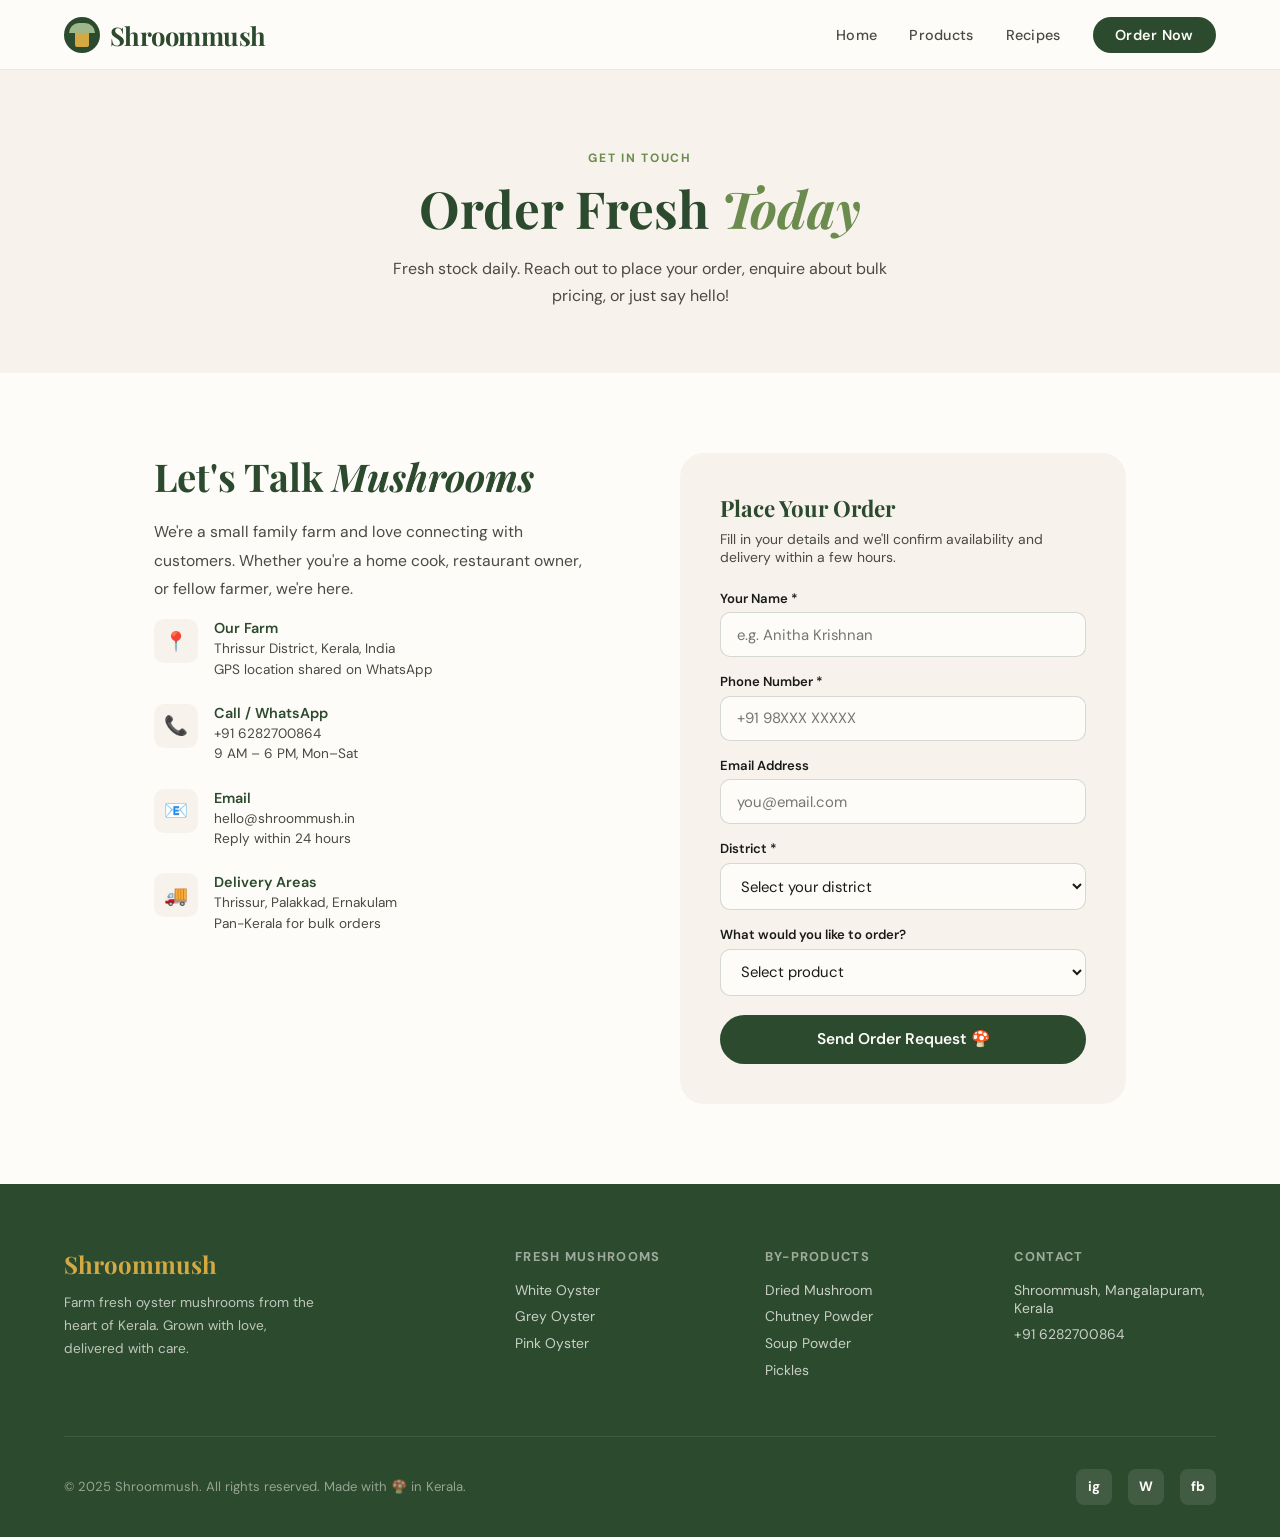
==== contact.html @ 9015e9f3 "Add files via upload" ====
<!DOCTYPE html>
<html lang="en">
<head>
<meta charset="UTF-8">
<meta name="viewport" content="width=device-width, initial-scale=1.0">
<title>Order Now — Shroommush</title>
<link rel="stylesheet" href="style.css">
</head>
<body>

<!-- NAV -->
<nav>
  <a class="nav-logo" href="index.html"><span></span>Shroommush</a>
  <ul class="nav-links">
    <li><a href="index.html">Home</a></li>
    <li><a href="products.html">Products</a></li>
    <li><a href="recipes.html">Recipes</a></li>
    <li><a href="contact.html" class="nav-cta">Order Now</a></li>
  </ul>
  <button class="hamburger" onclick="toggleMenu()"><span></span><span></span><span></span></button>
</nav>
<div class="mobile-menu" id="mobileMenu">
  <a href="index.html">Home</a>
  <a href="products.html">Products</a>
  <a href="recipes.html">Recipes</a>
  <a href="contact.html">Order Now</a>
</div>

<div class="page-hero">
  <span class="section-tag" style="display:block;margin-bottom:0.5rem">Get In Touch</span>
  <h1>Order Fresh <em style="font-style:italic;color:var(--moss)">Today</em></h1>
  <p>Fresh stock daily. Reach out to place your order, enquire about bulk pricing, or just say hello!</p>
</div>

<section class="contact-section">
  <div>
    <h2 class="section-h2">Let's Talk <em style="font-style:italic">Mushrooms</em></h2>
    <p class="body-text">We're a small family farm and love connecting with customers. Whether you're a home cook, restaurant owner, or fellow farmer, we're here.</p>
    <div class="contact-item"><div class="contact-icon">📍</div><div><h4>Our Farm</h4><p>Thrissur District, Kerala, India<br>GPS location shared on WhatsApp</p></div></div>
    <div class="contact-item"><div class="contact-icon">📞</div><div><h4>Call / WhatsApp</h4><p>+91 6282700864<br>9 AM – 6 PM, Mon–Sat</p></div></div>
    <div class="contact-item"><div class="contact-icon">📧</div><div><h4>Email</h4><p>hello@shroommush.in<br>Reply within 24 hours</p></div></div>
    <div class="contact-item"><div class="contact-icon">🚚</div><div><h4>Delivery Areas</h4><p>Thrissur, Palakkad, Ernakulam<br>Pan-Kerala for bulk orders</p></div></div>
  </div>
  <div class="contact-form-box">
    <h3>Place Your Order</h3>
    <p>Fill in your details and we'll confirm availability and delivery within a few hours.</p>
    <div id="orderSuccess" class="success-msg">✅ Order received! We'll WhatsApp you shortly.</div>
    <form id="orderForm" onsubmit="submitOrder(event)">
      <div class="form-group"><label>Your Name *</label><input type="text" placeholder="e.g. Anitha Krishnan" required></div>
      <div class="form-group"><label>Phone Number *</label><input type="tel" placeholder="+91 98XXX XXXXX" required></div>
      <div class="form-group"><label>Email Address</label><input type="email" placeholder="you@email.com"></div>
      <div class="form-group"><label>District *</label><select required><option value="">Select your district</option><option>Trivandrum</option><option>Kollam</option><option>Eranakulam</option><option>Trissur</option><option>Kozhikode</option><option>Other</option></select></div>
      <div class="form-group"><label>What would you like to order?</label><select><option value="">Select product</option><option>White Oyster Mushrooms</option><option>Grey Oyster Mushrooms</option><option>Pink Oyster Mushrooms</option><option>Dried Mushroom</option><option>Mushroom Chutney Powder</option><option>Mushroom Soup Powder</option><option>Mushroom Pickles</option><option>Bulk / Custom Order</option></select></div>
      <button type="submit" class="form-submit">Send Order Request 🍄</button>
    </form>
  </div>
</section>

<footer>
  <div class="footer-grid">
    <div class="footer-brand"><h3>Shroommush</h3><p>Farm fresh oyster mushrooms from the heart of Kerala. Grown with love, delivered with care.</p></div>
    <div class="footer-col"><h4>Fresh Mushrooms</h4><a href="products.html">White Oyster</a><a href="products.html">Grey Oyster</a><a href="products.html">Pink Oyster</a></div>
    <div class="footer-col"><h4>By-Products</h4><a href="products.html">Dried Mushroom</a><a href="products.html">Chutney Powder</a><a href="products.html">Soup Powder</a><a href="products.html">Pickles</a></div>
    <div class="footer-col"><h4>Contact</h4><a>Shroommush, Mangalapuram, Kerala</a><a>+91 6282700864</a></div>
  </div>
  <div class="footer-bottom">
    <p>© 2025 Shroommush. All rights reserved. Made with 🍄 in Kerala.</p>
    <div class="social-links"><a class="social-link">ig</a><a class="social-link">W</a><a class="social-link">fb</a></div>
  </div>
</footer>
<div class="toast" id="toast"></div>

<script>
function toggleMenu(){ document.getElementById('mobileMenu').classList.toggle('open'); }
function showToast(msg){ const t=document.getElementById('toast'); t.textContent=msg; t.classList.add('show'); setTimeout(()=>t.classList.remove('show'),3800); }
function submitOrder(e){
  e.preventDefault();
  document.getElementById('orderSuccess').classList.add('show');
  e.target.style.display='none';
  showToast("✅ Order submitted! We'll WhatsApp you soon.");
}
</script>
</body>
</html>
---- style.css ----
@import url('https://fonts.googleapis.com/css2?family=Playfair+Display:ital,wght@0,400;0,700;1,400&family=DM+Sans:wght@300;400;500;600&display=swap');
*, *::before, *::after { box-sizing: border-box; margin: 0; padding: 0; }
:root {
  --cream: #F7F3EC; --cream-dark: #EDE6D8;
  --forest: #2C4A2E; --forest-light: #3D6B40;
  --moss: #6B8C4E; --white: #FEFCF8;
  --ink: #1A1A18; --ink-light: #4A4A42;
  --gold: #D4A843; --spore: #9FB88A;
  --font-display: 'Playfair Display', Georgia, serif;
  --font-body: 'DM Sans', system-ui, sans-serif;
  --radius-lg: 16px;
  --shadow: 0 8px 40px rgba(44,74,46,0.1);
  --shadow-hover: 0 16px 60px rgba(44,74,46,0.18);
  --nav-h: 70px;
}
html { scroll-behavior: smooth; }
body { font-family: var(--font-body); background: var(--white); color: var(--ink); overflow-x: hidden; padding-top: var(--nav-h); }

/* DISCOUNT BANNER */
#discountBanner {
  display: none; position: fixed; top: var(--nav-h); left: 0; right: 0; z-index: 98;
  background: linear-gradient(135deg, #D4A843, #B8922E);
  color: #1A1A18; padding: 0.65rem 4vw;
  align-items: center; justify-content: center; gap: 12px; flex-wrap: wrap;
  animation: slideDown 0.4s cubic-bezier(0.34,1.56,0.64,1);
  box-shadow: 0 4px 20px rgba(212,168,67,0.35);
}
#discountBanner.show { display: flex; }
@keyframes slideDown { from { transform: translateY(-100%); opacity:0; } to { transform: translateY(0); opacity:1; } }
.banner-text { font-size: 0.88rem; font-weight: 600; text-align: center; }
.banner-code { background: rgba(0,0,0,0.18); border-radius: 5px; padding: 0.15rem 0.6rem; font-size: 0.82rem; font-weight: 800; letter-spacing: 0.1em; font-family: monospace; }
.banner-shop-btn { background: var(--forest); color: var(--white); border: none; border-radius: 20px; padding: 0.32rem 0.9rem; font-size: 0.8rem; font-weight: 700; cursor: pointer; font-family: var(--font-body); transition: background 0.2s; white-space: nowrap; text-decoration: none; display: inline-block; }
.banner-shop-btn:hover { background: var(--forest-light); }
.banner-close { background: rgba(0,0,0,0.18); border: none; border-radius: 50%; width: 24px; height: 24px; cursor: pointer; font-size: 0.8rem; color: #1A1A18; display: flex; align-items: center; justify-content: center; flex-shrink: 0; }
.banner-close:hover { background: rgba(0,0,0,0.28); }

/* NAV */
nav { position: fixed; top: 0; left: 0; right: 0; z-index: 100; height: var(--nav-h); background: rgba(254,252,248,0.94); backdrop-filter: blur(12px); border-bottom: 1px solid rgba(44,74,46,0.1); display: flex; align-items: center; justify-content: space-between; padding: 0 5vw; }
.nav-logo { font-family: var(--font-display); font-size: 1.6rem; font-weight: 700; color: var(--forest); text-decoration: none; letter-spacing: -0.02em; display: flex; align-items: center; gap: 10px; }
.nav-logo span { display: inline-block; width: 36px; height: 36px; background: var(--forest); border-radius: 50%; position: relative; overflow: hidden; flex-shrink: 0; }
.nav-logo span::before { content: ''; position: absolute; bottom: 6px; left: 50%; transform: translateX(-50%); width: 14px; height: 16px; background: var(--gold); border-radius: 2px; }
.nav-logo span::after { content: ''; position: absolute; bottom: 20px; left: 50%; transform: translateX(-50%); width: 26px; height: 10px; background: var(--spore); border-radius: 30px 30px 0 0; }
.nav-links { display: flex; gap: 2rem; list-style: none; align-items: center; }
.nav-links a { font-size: 0.9rem; font-weight: 500; color: var(--ink-light); text-decoration: none; letter-spacing: 0.02em; transition: color 0.2s; }
.nav-links a:hover, .nav-links a.active { color: var(--forest); }
.nav-cta { background: var(--forest) !important; color: var(--white) !important; padding: 0.55rem 1.4rem; border-radius: 40px; font-weight: 600 !important; }
.nav-cta:hover { background: var(--forest-light) !important; }
.hamburger { display: none; flex-direction: column; gap: 5px; cursor: pointer; padding: 4px; background: none; border: none; }
.hamburger span { display: block; width: 24px; height: 2px; background: var(--forest); border-radius: 2px; }
.mobile-menu { display: none; position: fixed; top: var(--nav-h); left: 0; right: 0; background: var(--white); border-bottom: 1px solid rgba(44,74,46,0.1); padding: 1.5rem 5vw 2rem; z-index: 99; flex-direction: column; gap: 1.2rem; }
.mobile-menu.open { display: flex; }
.mobile-menu a { font-size: 1.1rem; font-weight: 500; color: var(--ink); text-decoration: none; padding: 0.5rem 0; border-bottom: 1px solid rgba(44,74,46,0.08); }

/* HERO */
.hero { min-height: calc(100vh - var(--nav-h)); background: var(--cream); display: grid; grid-template-columns: 1fr 1fr; align-items: center; padding: 6rem 5vw 4rem; gap: 4rem; position: relative; overflow: hidden; }
.hero::before { content: ''; position: absolute; top: -100px; right: -100px; width: 500px; height: 500px; background: radial-gradient(circle, rgba(107,140,78,0.12) 0%, transparent 70%); border-radius: 50%; pointer-events: none; }
.hero-text { animation: fadeUp 0.8s ease both; }
.hero-eyebrow { display: inline-flex; align-items: center; gap: 8px; background: rgba(44,74,46,0.08); color: var(--forest); font-size: 0.78rem; font-weight: 600; letter-spacing: 0.12em; text-transform: uppercase; padding: 0.4rem 1rem; border-radius: 40px; margin-bottom: 1.5rem; }
.hero-eyebrow::before { content: ''; width: 6px; height: 6px; background: var(--gold); border-radius: 50%; }
.hero h1 { font-family: var(--font-display); font-size: clamp(2.8rem,5vw,4.2rem); line-height: 1.1; color: var(--forest); margin-bottom: 1.2rem; letter-spacing: -0.02em; }
.hero h1 em { color: var(--moss); font-style: italic; }
.hero p { font-size: 1.05rem; color: var(--ink-light); line-height: 1.75; max-width: 420px; margin-bottom: 2rem; }
.hero-btns { display: flex; gap: 1rem; flex-wrap: wrap; }
.btn-primary { background: var(--forest); color: var(--white); padding: 0.85rem 2rem; border-radius: 40px; font-size: 0.95rem; font-weight: 600; border: none; cursor: pointer; transition: background 0.2s, transform 0.15s; display: inline-block; text-decoration: none; font-family: var(--font-body); }
.btn-primary:hover { background: var(--forest-light); transform: translateY(-2px); }
.btn-outline { background: transparent; color: var(--forest); padding: 0.85rem 2rem; border-radius: 40px; border: 1.5px solid var(--forest); font-size: 0.95rem; font-weight: 600; cursor: pointer; transition: all 0.2s; display: inline-block; text-decoration: none; font-family: var(--font-body); }
.btn-outline:hover { background: var(--forest); color: var(--white); }
.hero-visual { display: flex; align-items: center; justify-content: center; animation: fadeUp 0.8s 0.2s ease both; }
.mushroom-showcase { width: min(420px,90%); aspect-ratio: 1; background: var(--forest); border-radius: 50% 50% 50% 50% / 60% 60% 40% 40%; position: relative; display: flex; align-items: center; justify-content: center; overflow: hidden; }
.mushroom-showcase::before { content: ''; position: absolute; inset: 0; background: linear-gradient(135deg,rgba(107,140,78,0.3) 0%,transparent 60%); }
.mushroom-art { width: 75%; height: 75%; }
.hero-badge { position: absolute; bottom: -20px; right: 20px; background: var(--gold); color: var(--forest); border-radius: var(--radius-lg); padding: 0.8rem 1.2rem; font-size: 0.78rem; font-weight: 700; text-align: center; box-shadow: var(--shadow); }

/* STATS */
.stats-bar { background: var(--forest); padding: 2.5rem 5vw; display: grid; grid-template-columns: repeat(auto-fit,minmax(150px,1fr)); gap: 2rem; text-align: center; }
.stat-item { color: var(--white); }
.stat-num { font-family: var(--font-display); font-size: 2.2rem; font-weight: 700; color: var(--gold); display: block; }
.stat-label { font-size: 0.82rem; font-weight: 500; opacity: 0.75; letter-spacing: 0.06em; text-transform: uppercase; }

/* ABOUT */
.about-strip { padding: 5rem 5vw; background: var(--white); display: grid; grid-template-columns: 1fr 1fr; gap: 5rem; align-items: center; }
.section-tag { font-size: 0.75rem; font-weight: 700; letter-spacing: 0.14em; text-transform: uppercase; color: var(--moss); margin-bottom: 0.8rem; display: block; }
.section-h2 { font-family: var(--font-display); font-size: clamp(1.8rem,3vw,2.6rem); line-height: 1.2; color: var(--forest); margin-bottom: 1.2rem; }
.body-text { color: var(--ink-light); line-height: 1.8; font-size: 0.98rem; margin-bottom: 1rem; }
.features-grid { display: grid; grid-template-columns: 1fr 1fr; gap: 1.2rem; margin-top: 1.5rem; }
.feature-card { background: var(--cream); border-radius: var(--radius-lg); padding: 1.2rem; }
.feature-icon { width: 40px; height: 40px; background: var(--forest); border-radius: 10px; display: flex; align-items: center; justify-content: center; margin-bottom: 0.7rem; }
.feature-card h4 { font-weight: 600; font-size: 0.9rem; color: var(--forest); margin-bottom: 0.3rem; }
.feature-card p { font-size: 0.82rem; color: var(--ink-light); line-height: 1.5; }
.mosaic { display: grid; grid-template-columns: 1fr 1fr; grid-template-rows: 200px 200px; gap: 12px; }
.mosaic-block { border-radius: var(--radius-lg); overflow: hidden; }
.mosaic-block:first-child { grid-row: 1/3; background: var(--forest); display: flex; align-items: center; justify-content: center; }
.mosaic-block:nth-child(2) { background: var(--cream-dark); display: flex; align-items: center; justify-content: center; flex-direction: column; gap: 6px; }
.mosaic-block:nth-child(3) { background: var(--moss); display: flex; align-items: center; justify-content: center; flex-direction: column; gap: 6px; }

/* PAGE HERO */
.page-hero { background: var(--cream); padding: 5rem 5vw 4rem; text-align: center; }
.page-hero h1 { font-family: var(--font-display); font-size: clamp(2.2rem,4vw,3.5rem); color: var(--forest); margin-bottom: 0.8rem; }
.page-hero p { color: var(--ink-light); max-width: 540px; margin: 0 auto; font-size: 1rem; line-height: 1.7; }

/* PRODUCTS */
.products-section { padding: 4rem 5vw 5rem; background: var(--white); }
.products-filter { display: flex; gap: 0.7rem; flex-wrap: wrap; margin-bottom: 2.5rem; justify-content: center; }
.filter-btn { background: transparent; border: 1.5px solid var(--cream-dark); color: var(--ink-light); padding: 0.5rem 1.3rem; border-radius: 40px; font-size: 0.85rem; font-weight: 500; cursor: pointer; transition: all 0.2s; font-family: var(--font-body); }
.filter-btn.active, .filter-btn:hover { background: var(--forest); border-color: var(--forest); color: var(--white); }
.products-grid { display: grid; grid-template-columns: repeat(auto-fill,minmax(255px,1fr)); gap: 1.8rem; }
.product-card { background: var(--white); border-radius: var(--radius-lg); border: 1px solid rgba(44,74,46,0.1); overflow: hidden; transition: transform 0.25s, box-shadow 0.25s; }
.product-card:hover { transform: translateY(-6px); box-shadow: var(--shadow-hover); }
.product-img { height: 185px; display: flex; align-items: center; justify-content: center; position: relative; overflow: hidden; }
.product-badge { position: absolute; top: 12px; left: 12px; background: var(--gold); color: var(--forest); font-size: 0.7rem; font-weight: 700; padding: 0.25rem 0.7rem; border-radius: 40px; text-transform: uppercase; letter-spacing: 0.05em; }
.product-info { padding: 1.3rem; }
.product-name { font-family: var(--font-display); font-size: 1.12rem; font-weight: 700; color: var(--forest); margin-bottom: 0.35rem; }
.product-desc { font-size: 0.83rem; color: var(--ink-light); line-height: 1.6; margin-bottom: 0.6rem; }
.product-weight { font-size: 0.76rem; color: var(--moss); font-weight: 600; margin-bottom: 0.9rem; }
.product-footer { display: flex; align-items: center; justify-content: space-between; gap: 8px; }
.product-price { font-size: 1.05rem; font-weight: 700; color: var(--forest); }
.product-price span { font-size: 0.76rem; font-weight: 400; color: var(--ink-light); }

/* WhatsApp Buy Button */
.buy-btn {
  background: #25D366; color: #fff;
  border: none; border-radius: 40px; padding: 0.52rem 1.1rem;
  font-size: 0.83rem; font-weight: 700; cursor: pointer;
  transition: background 0.2s, transform 0.15s; font-family: var(--font-body);
  display: inline-flex; align-items: center; gap: 5px; text-decoration: none;
  white-space: nowrap;
}
.buy-btn:hover { background: #1DA855; transform: translateY(-1px); }
.buy-btn svg { width: 15px; height: 15px; flex-shrink: 0; fill: #fff; }

/* RECIPES */
.recipes-grid { display: grid; grid-template-columns: repeat(auto-fill,minmax(300px,1fr)); gap: 2rem; padding: 4rem 5vw; }
.recipe-card { background: var(--white); border-radius: var(--radius-lg); border: 1px solid rgba(44,74,46,0.1); overflow: hidden; transition: transform 0.25s, box-shadow 0.25s; }
.recipe-card:hover { transform: translateY(-5px); box-shadow: var(--shadow-hover); }
.recipe-img { height: 190px; display: flex; align-items: center; justify-content: center; font-size: 3.5rem; position: relative; }
.recipe-meta-tags { position: absolute; bottom: 12px; left: 12px; display: flex; gap: 6px; }
.tag { background: rgba(254,252,248,0.9); color: var(--forest); font-size: 0.7rem; font-weight: 600; padding: 0.2rem 0.6rem; border-radius: 40px; }
.recipe-info { padding: 1.3rem; }
.recipe-name { font-family: var(--font-display); font-size: 1.12rem; font-weight: 700; color: var(--forest); margin-bottom: 0.35rem; }
.recipe-desc { font-size: 0.84rem; color: var(--ink-light); line-height: 1.6; margin-bottom: 0.9rem; }
.recipe-stats { display: flex; gap: 1rem; margin-bottom: 1.1rem; }
.recipe-stat { font-size: 0.77rem; color: var(--ink-light); }
.recipe-stat strong { color: var(--forest); }
.view-recipe-btn { width: 100%; background: var(--cream); color: var(--forest); border: 1.5px solid rgba(44,74,46,0.2); border-radius: 40px; padding: 0.68rem; font-size: 0.88rem; font-weight: 600; cursor: pointer; transition: all 0.2s; font-family: var(--font-body); }
.view-recipe-btn:hover { background: var(--forest); color: var(--white); border-color: var(--forest); }

/* MODAL */
.modal-overlay { display: none; position: fixed; inset: 0; z-index: 200; background: rgba(26,26,24,0.65); backdrop-filter: blur(4px); align-items: center; justify-content: center; padding: 1rem; }
.modal-overlay.open { display: flex; }
.modal-box { background: var(--white); border-radius: 24px; width: 100%; max-width: 490px; max-height: 90vh; overflow-y: auto; padding: 2.5rem; position: relative; animation: modalIn 0.3s ease; }
@keyframes modalIn { from { transform: scale(0.94) translateY(20px); opacity:0; } to { transform: scale(1) translateY(0); opacity:1; } }
.modal-close { position: absolute; top: 1.2rem; right: 1.2rem; background: var(--cream); border: none; width: 33px; height: 33px; border-radius: 50%; cursor: pointer; font-size: 0.95rem; display: flex; align-items: center; justify-content: center; color: var(--ink); }
.modal-close:hover { background: var(--cream-dark); }
.recipe-full-content h4 { font-family: var(--font-display); font-size: 1.05rem; color: var(--forest); margin-bottom: 0.7rem; }
.recipe-full-content ul, .recipe-full-content ol { padding-left: 1.4rem; color: var(--ink-light); font-size: 0.87rem; line-height: 1.85; margin-bottom: 1.2rem; }
.tip-box { background: var(--cream); border-radius: 12px; padding: 1rem; margin-top: 0.5rem; }
.tip-box strong { color: var(--forest); font-size: 0.84rem; }
.tip-box p { font-size: 0.82rem; color: var(--ink-light); margin-top: 0.3rem; line-height: 1.6; }

/* CONTACT */
.contact-section { padding: 5rem 5vw; display: grid; grid-template-columns: 1fr 1fr; gap: 5rem; align-items: start; max-width: 1100px; margin: 0 auto; }
.contact-item { display: flex; gap: 1rem; align-items: flex-start; margin-bottom: 1.5rem; }
.contact-icon { width: 44px; height: 44px; background: var(--cream); border-radius: 10px; display: flex; align-items: center; justify-content: center; font-size: 1.2rem; flex-shrink: 0; }
.contact-item h4 { font-weight: 600; font-size: 0.9rem; color: var(--forest); }
.contact-item p { font-size: 0.85rem; color: var(--ink-light); line-height: 1.5; margin-top: 2px; }
.contact-form-box { background: var(--cream); border-radius: 24px; padding: 2.5rem; }
.contact-form-box h3 { font-family: var(--font-display); font-size: 1.4rem; color: var(--forest); margin-bottom: 0.4rem; }
.contact-form-box > p { font-size: 0.87rem; color: var(--ink-light); margin-bottom: 1.5rem; }
.form-group { margin-bottom: 1rem; }
.form-group label { display: block; font-size: 0.82rem; font-weight: 600; color: var(--ink); margin-bottom: 0.35rem; }
.form-group input { width: 100%; padding: 0.72rem 1rem; border: 1.5px solid rgba(44,74,46,0.2); border-radius: 10px; font-size: 0.93rem; font-family: var(--font-body); color: var(--ink); background: var(--white); transition: border-color 0.2s; outline: none; }
.form-group input:focus { border-color: var(--forest); }
.form-group select { width: 100%; padding: 0.72rem 1rem; border: 1.5px solid rgba(44,74,46,0.2); border-radius: 10px; font-size: 0.93rem; font-family: var(--font-body); color: var(--ink); background: var(--white); outline: none; }
.form-submit { width: 100%; background: var(--forest); color: var(--white); border: none; border-radius: 40px; padding: 0.9rem; font-size: 0.97rem; font-weight: 600; cursor: pointer; transition: background 0.2s; font-family: var(--font-body); margin-top: 0.2rem; }
.form-submit:hover { background: var(--forest-light); }
.success-msg { display: none; text-align: center; padding: 0.8rem 1rem; background: rgba(107,140,78,0.12); border-radius: 10px; color: var(--forest); font-weight: 600; margin-bottom: 1rem; font-size: 0.88rem; line-height: 1.5; }
.success-msg.show { display: block; }

/* FOOTER */
footer { background: var(--forest); color: var(--white); padding: 4rem 5vw 2rem; }
.footer-grid { display: grid; grid-template-columns: 2fr 1fr 1fr 1fr; gap: 3rem; margin-bottom: 3rem; }
.footer-brand h3 { font-family: var(--font-display); font-size: 1.5rem; color: var(--gold); margin-bottom: 0.7rem; }
.footer-brand p { font-size: 0.85rem; opacity: 0.7; line-height: 1.7; max-width: 260px; }
.footer-col h4 { font-size: 0.8rem; font-weight: 700; letter-spacing: 0.1em; text-transform: uppercase; opacity: 0.55; margin-bottom: 1rem; }
.footer-col a { display: block; font-size: 0.87rem; opacity: 0.75; color: var(--white); text-decoration: none; margin-bottom: 0.55rem; transition: opacity 0.2s; }
.footer-col a:hover { opacity: 1; }
.footer-bottom { border-top: 1px solid rgba(255,255,255,0.1); padding-top: 2rem; display: flex; justify-content: space-between; align-items: center; flex-wrap: wrap; gap: 1rem; }
.footer-bottom p { font-size: 0.82rem; opacity: 0.5; }
.social-links { display: flex; gap: 1rem; }
.social-link { width: 36px; height: 36px; background: rgba(255,255,255,0.1); border-radius: 8px; display: flex; align-items: center; justify-content: center; color: var(--white); font-size: 0.85rem; cursor: pointer; transition: background 0.2s; text-decoration: none; font-weight: 700; }
.social-link:hover { background: rgba(255,255,255,0.2); }

/* TOAST */
.toast { position: fixed; bottom: 2rem; right: 2rem; z-index: 300; background: var(--forest); color: var(--white); padding: 1rem 1.5rem; border-radius: 12px; font-size: 0.88rem; font-weight: 500; box-shadow: var(--shadow); transform: translateY(120px); opacity: 0; transition: all 0.4s cubic-bezier(0.34,1.56,0.64,1); max-width: 310px; pointer-events: none; }
.toast.show { transform: translateY(0); opacity: 1; }
@keyframes spin { to { transform: rotate(360deg); } }
@keyframes fadeUp { from { opacity:0; transform: translateY(30px); } to { opacity:1; transform: translateY(0); } }

.pc-white { background: linear-gradient(135deg,#EEEEED,#D2D2CE); }
.pc-grey { background: linear-gradient(135deg,#D5D8DE,#ACAEB8); }
.pc-pink { background: linear-gradient(135deg,#EDD8E5,#D4A8C5); }
.pc-dried { background: linear-gradient(135deg,#ECE0C5,#CCAA78); }
.pc-chutney { background: linear-gradient(135deg,#E8DEC8,#C5A868); }
.pc-soup { background: linear-gradient(135deg,#D8E5EC,#A0C0CC); }
.pc-pickle { background: linear-gradient(135deg,#EDD5C0,#C8956A); }
.rc1 { background: linear-gradient(135deg,#2C4A2E,#3D6B40); }
.rc2 { background: linear-gradient(135deg,#4A3A2C,#6B5540); }
.rc3 { background: linear-gradient(135deg,#2C3A4A,#40556A); }
.rc4 { background: linear-gradient(135deg,#3A2C4A,#554060); }
.rc5 { background: linear-gradient(135deg,#4A4A2C,#646440); }
.rc6 { background: linear-gradient(135deg,#2C4A44,#406B64); }

@media (max-width: 768px) {
  .nav-links { display: none; }
  .hamburger { display: flex; }
  .hero { grid-template-columns: 1fr; padding: 3rem 5vw 4rem; text-align: center; }
  .hero-visual { order: -1; }
  .hero p { margin: 0 auto 2rem; }
  .hero-btns { justify-content: center; }
  .mushroom-showcase { width: 240px; }
  .about-strip { grid-template-columns: 1fr; gap: 2.5rem; }
  .mosaic { display: none; }
  .contact-section { grid-template-columns: 1fr; gap: 2rem; }
  .footer-grid { grid-template-columns: 1fr 1fr; gap: 2rem; }
  .footer-brand { grid-column: 1/-1; }
}
@media (max-width: 480px) {
  .footer-grid { grid-template-columns: 1fr; }
  .features-grid { grid-template-columns: 1fr; }
  .hero-btns { flex-direction: column; align-items: center; }
  .modal-box { padding: 1.8rem; }
}
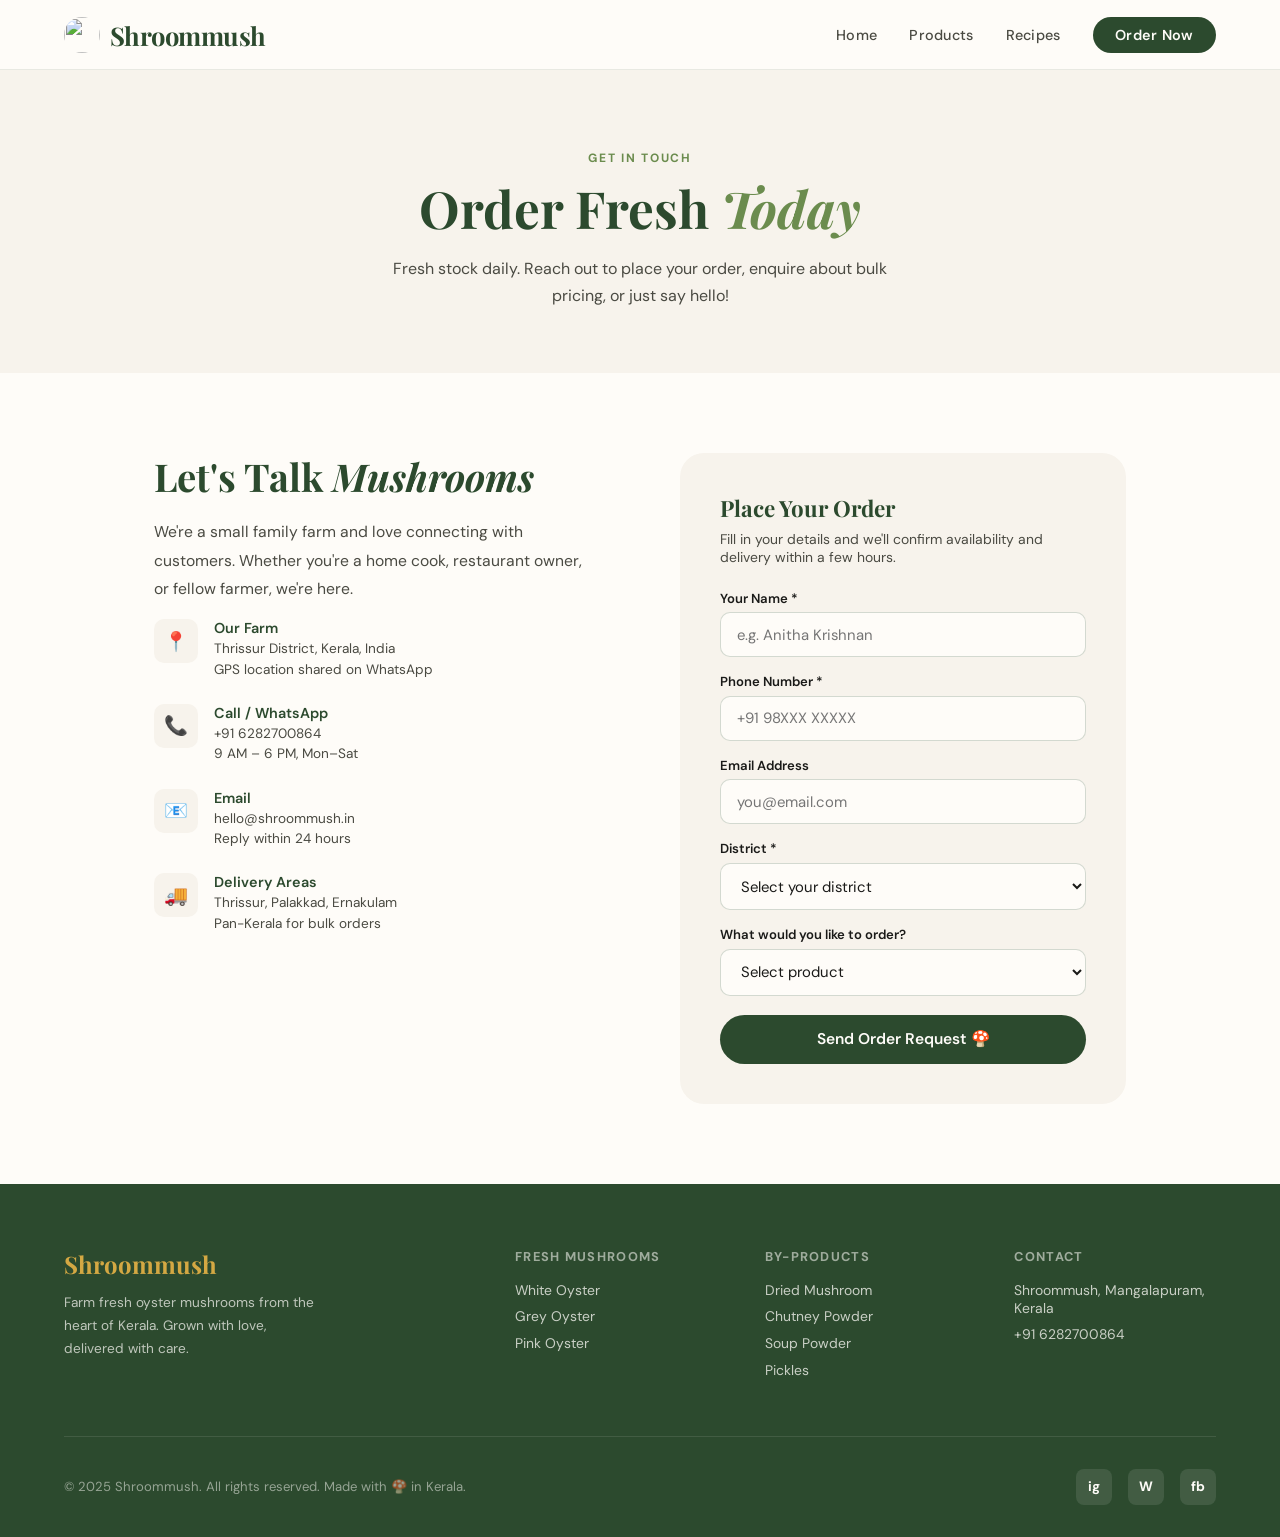
==== commit ab2ccb12: "Add files via upload" ====
--- a/contact.html
+++ b/contact.html
@@ -10,7 +10,7 @@
 
 <!-- NAV -->
 <nav>
-  <a class="nav-logo" href="index.html"><span></span>Shroommush</a>
+  <a class="nav-logo" href="index.html"><img src="img/logo.png" alt="" class="nav-logo-img">Shroommush</a>
   <ul class="nav-links">
     <li><a href="index.html">Home</a></li>
     <li><a href="products.html">Products</a></li>
--- a/style.css
+++ b/style.css
@@ -40,6 +40,7 @@
 .nav-logo span { display: inline-block; width: 36px; height: 36px; background: var(--forest); border-radius: 50%; position: relative; overflow: hidden; flex-shrink: 0; }
 .nav-logo span::before { content: ''; position: absolute; bottom: 6px; left: 50%; transform: translateX(-50%); width: 14px; height: 16px; background: var(--gold); border-radius: 2px; }
 .nav-logo span::after { content: ''; position: absolute; bottom: 20px; left: 50%; transform: translateX(-50%); width: 26px; height: 10px; background: var(--spore); border-radius: 30px 30px 0 0; }
+.nav-logo-img { width: 36px; height: 36px; border-radius: 50%; object-fit: cover; flex-shrink: 0; display: block; }
 .nav-links { display: flex; gap: 2rem; list-style: none; align-items: center; }
 .nav-links a { font-size: 0.9rem; font-weight: 500; color: var(--ink-light); text-decoration: none; letter-spacing: 0.02em; transition: color 0.2s; }
 .nav-links a:hover, .nav-links a.active { color: var(--forest); }
@@ -107,6 +108,7 @@
 .product-card { background: var(--white); border-radius: var(--radius-lg); border: 1px solid rgba(44,74,46,0.1); overflow: hidden; transition: transform 0.25s, box-shadow 0.25s; }
 .product-card:hover { transform: translateY(-6px); box-shadow: var(--shadow-hover); }
 .product-img { height: 185px; display: flex; align-items: center; justify-content: center; position: relative; overflow: hidden; }
+.product-img img { width: 100%; height: 100%; object-fit: cover; display: block; }
 .product-badge { position: absolute; top: 12px; left: 12px; background: var(--gold); color: var(--forest); font-size: 0.7rem; font-weight: 700; padding: 0.25rem 0.7rem; border-radius: 40px; text-transform: uppercase; letter-spacing: 0.05em; }
 .product-info { padding: 1.3rem; }
 .product-name { font-family: var(--font-display); font-size: 1.12rem; font-weight: 700; color: var(--forest); margin-bottom: 0.35rem; }
@@ -156,6 +158,8 @@
 .tip-box { background: var(--cream); border-radius: 12px; padding: 1rem; margin-top: 0.5rem; }
 .tip-box strong { color: var(--forest); font-size: 0.84rem; }
 .tip-box p { font-size: 0.82rem; color: var(--ink-light); margin-top: 0.3rem; line-height: 1.6; }
+.modal-video { margin-bottom: 1.5rem; border-radius: 12px; overflow: hidden; background: #000; aspect-ratio: 16/9; }
+.modal-video iframe { width: 100%; height: 100%; display: block; border: none; }
 
 /* CONTACT */
 .contact-section { padding: 5rem 5vw; display: grid; grid-template-columns: 1fr 1fr; gap: 5rem; align-items: start; max-width: 1100px; margin: 0 auto; }
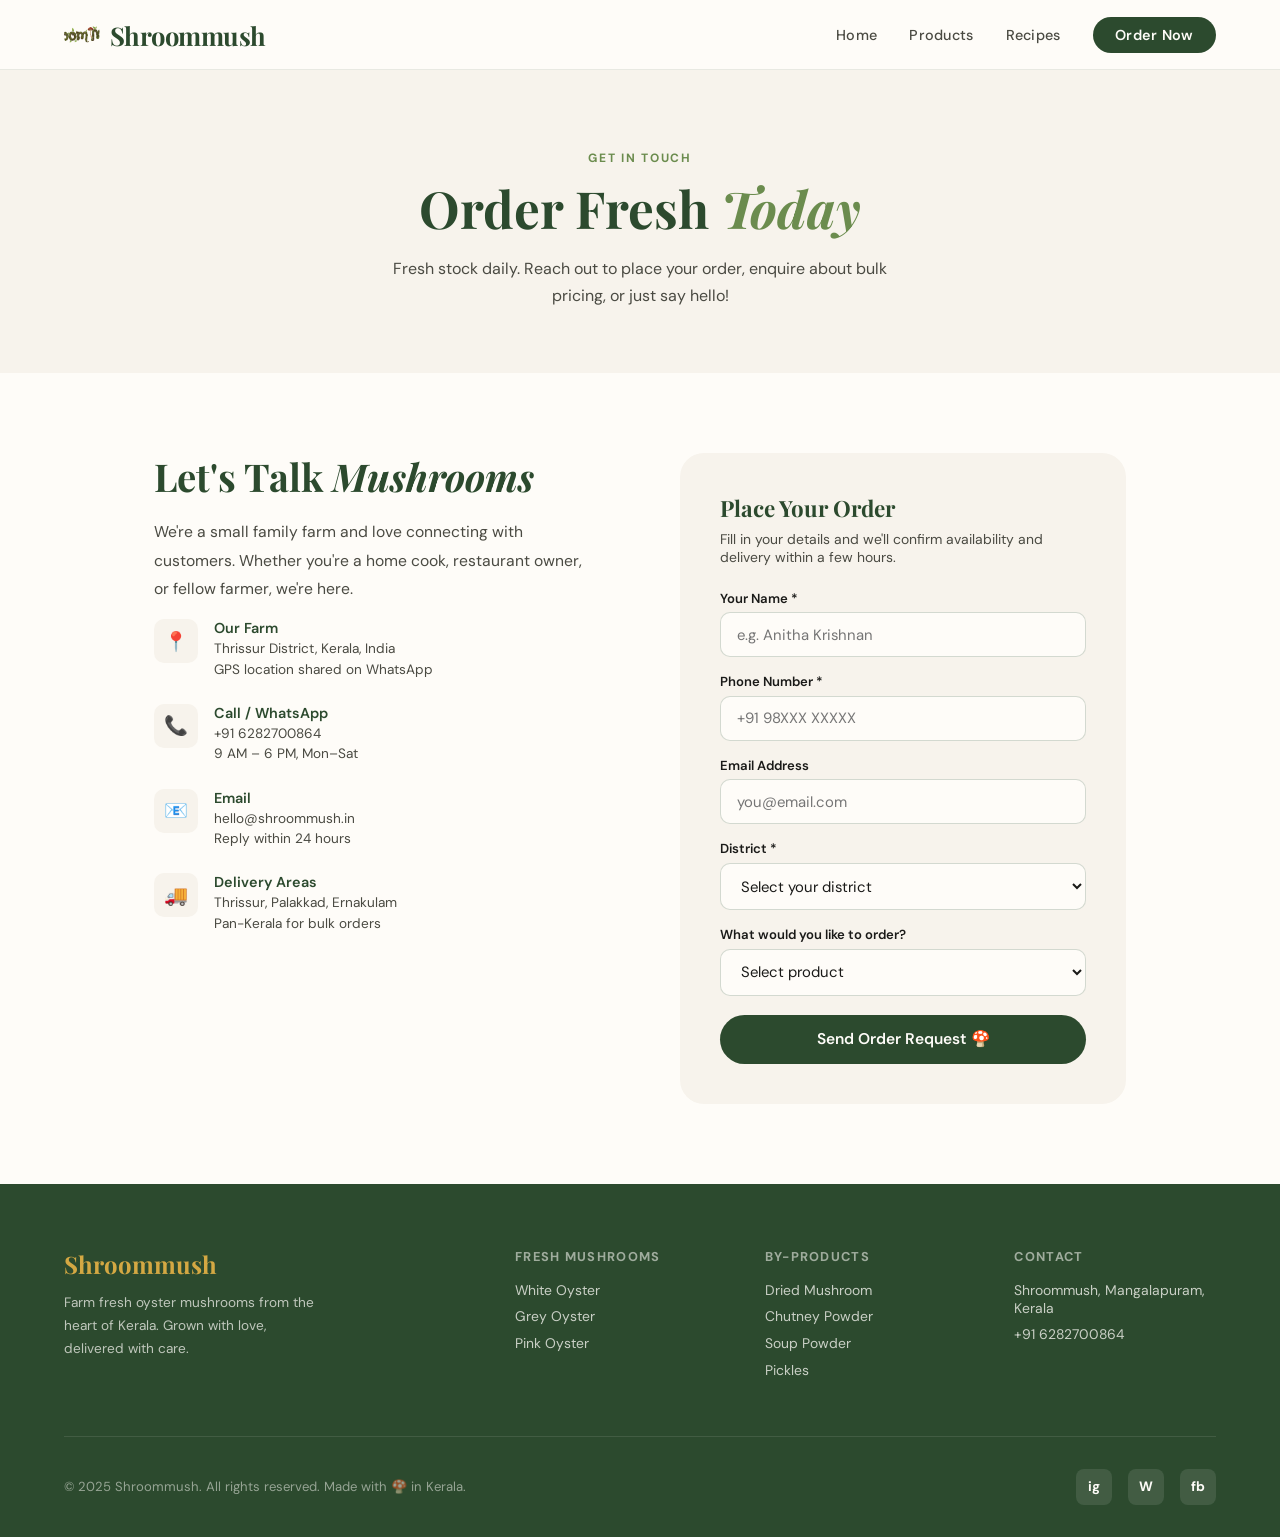
==== commit 0dcd0bae: "Update logo image source in contact.html" ====
--- a/contact.html
+++ b/contact.html
@@ -10,7 +10,7 @@
 
 <!-- NAV -->
 <nav>
-  <a class="nav-logo" href="index.html"><img src="img/logo.png" alt="" class="nav-logo-img">Shroommush</a>
+  <a class="nav-logo" href="index.html"><img src="logo.png" alt="" class="nav-logo-img">Shroommush</a>
   <ul class="nav-links">
     <li><a href="index.html">Home</a></li>
     <li><a href="products.html">Products</a></li>
--- a/style.css
+++ b/style.css
@@ -67,10 +67,9 @@
 .btn-outline { background: transparent; color: var(--forest); padding: 0.85rem 2rem; border-radius: 40px; border: 1.5px solid var(--forest); font-size: 0.95rem; font-weight: 600; cursor: pointer; transition: all 0.2s; display: inline-block; text-decoration: none; font-family: var(--font-body); }
 .btn-outline:hover { background: var(--forest); color: var(--white); }
 .hero-visual { display: flex; align-items: center; justify-content: center; animation: fadeUp 0.8s 0.2s ease both; }
-.mushroom-showcase { width: min(420px,90%); aspect-ratio: 1; background: var(--forest); border-radius: 50% 50% 50% 50% / 60% 60% 40% 40%; position: relative; display: flex; align-items: center; justify-content: center; overflow: hidden; }
-.mushroom-showcase::before { content: ''; position: absolute; inset: 0; background: linear-gradient(135deg,rgba(107,140,78,0.3) 0%,transparent 60%); }
-.mushroom-art { width: 75%; height: 75%; }
-.hero-badge { position: absolute; bottom: -20px; right: 20px; background: var(--gold); color: var(--forest); border-radius: var(--radius-lg); padding: 0.8rem 1.2rem; font-size: 0.78rem; font-weight: 700; text-align: center; box-shadow: var(--shadow); }
+.hero-img-wrap { width: min(480px,90%); position: relative; }
+.hero-img { width: 100%; aspect-ratio: 4/3; object-fit: cover; border-radius: 24px; display: block; box-shadow: var(--shadow-hover); }
+.hero-badge { position: absolute; bottom: -16px; right: 16px; background: var(--gold); color: var(--forest); border-radius: var(--radius-lg); padding: 0.8rem 1.2rem; font-size: 0.78rem; font-weight: 700; text-align: center; box-shadow: var(--shadow); }
 
 /* STATS */
 .stats-bar { background: var(--forest); padding: 2.5rem 5vw; display: grid; grid-template-columns: repeat(auto-fit,minmax(150px,1fr)); gap: 2rem; text-align: center; }
@@ -134,7 +133,8 @@
 .recipes-grid { display: grid; grid-template-columns: repeat(auto-fill,minmax(300px,1fr)); gap: 2rem; padding: 4rem 5vw; }
 .recipe-card { background: var(--white); border-radius: var(--radius-lg); border: 1px solid rgba(44,74,46,0.1); overflow: hidden; transition: transform 0.25s, box-shadow 0.25s; }
 .recipe-card:hover { transform: translateY(-5px); box-shadow: var(--shadow-hover); }
-.recipe-img { height: 190px; display: flex; align-items: center; justify-content: center; font-size: 3.5rem; position: relative; }
+.recipe-img { height: 190px; display: flex; align-items: center; justify-content: center; font-size: 3.5rem; position: relative; overflow: hidden; }
+.recipe-img img { width: 100%; height: 100%; object-fit: cover; display: block; }
 .recipe-meta-tags { position: absolute; bottom: 12px; left: 12px; display: flex; gap: 6px; }
 .tag { background: rgba(254,252,248,0.9); color: var(--forest); font-size: 0.7rem; font-weight: 600; padding: 0.2rem 0.6rem; border-radius: 40px; }
 .recipe-info { padding: 1.3rem; }
@@ -158,8 +158,9 @@
 .tip-box { background: var(--cream); border-radius: 12px; padding: 1rem; margin-top: 0.5rem; }
 .tip-box strong { color: var(--forest); font-size: 0.84rem; }
 .tip-box p { font-size: 0.82rem; color: var(--ink-light); margin-top: 0.3rem; line-height: 1.6; }
-.modal-video { margin-bottom: 1.5rem; border-radius: 12px; overflow: hidden; background: #000; aspect-ratio: 16/9; }
+.modal-video { margin-bottom: 1.5rem; border-radius: 12px; overflow: hidden; background: #1a1a18; aspect-ratio: 16/9; position: relative; }
 .modal-video iframe { width: 100%; height: 100%; display: block; border: none; }
+.video-placeholder { width: 100%; height: 100%; display: flex; flex-direction: column; align-items: center; justify-content: center; gap: 10px; color: rgba(255,255,255,0.5); font-size: 0.82rem; font-weight: 500; letter-spacing: 0.04em; position: absolute; inset: 0; }
 
 /* CONTACT */
 .contact-section { padding: 5rem 5vw; display: grid; grid-template-columns: 1fr 1fr; gap: 5rem; align-items: start; max-width: 1100px; margin: 0 auto; }
@@ -221,7 +222,7 @@
   .hero-visual { order: -1; }
   .hero p { margin: 0 auto 2rem; }
   .hero-btns { justify-content: center; }
-  .mushroom-showcase { width: 240px; }
+  .hero-img-wrap { width: 280px; }
   .about-strip { grid-template-columns: 1fr; gap: 2.5rem; }
   .mosaic { display: none; }
   .contact-section { grid-template-columns: 1fr; gap: 2rem; }
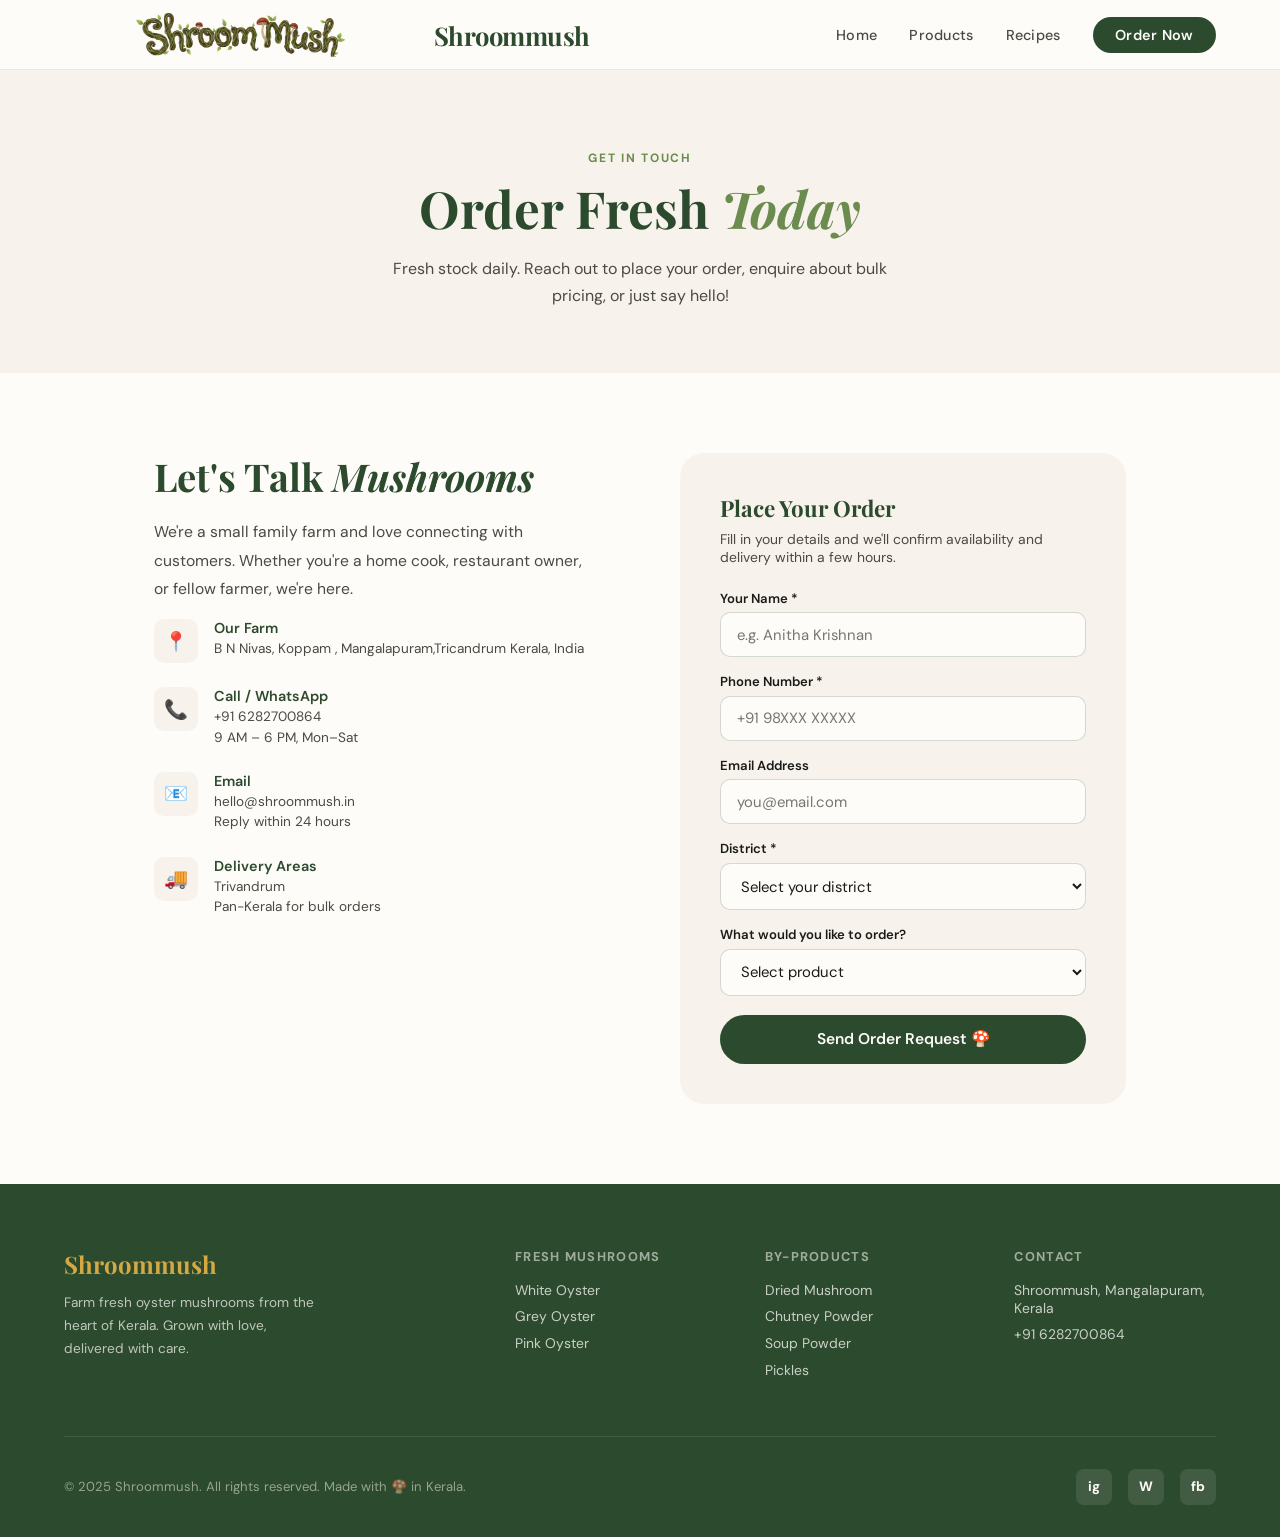
==== commit e9eda822: "Update contact.html" ====
--- a/contact.html
+++ b/contact.html
@@ -36,10 +36,10 @@
   <div>
     <h2 class="section-h2">Let's Talk <em style="font-style:italic">Mushrooms</em></h2>
     <p class="body-text">We're a small family farm and love connecting with customers. Whether you're a home cook, restaurant owner, or fellow farmer, we're here.</p>
-    <div class="contact-item"><div class="contact-icon">📍</div><div><h4>Our Farm</h4><p>Thrissur District, Kerala, India<br>GPS location shared on WhatsApp</p></div></div>
+    <div class="contact-item"><div class="contact-icon">📍</div><div><h4>Our Farm</h4><p>B N Nivas, Koppam , Mangalapuram,Tricandrum Kerala, India<br></p></div></div>
     <div class="contact-item"><div class="contact-icon">📞</div><div><h4>Call / WhatsApp</h4><p>+91 6282700864<br>9 AM – 6 PM, Mon–Sat</p></div></div>
     <div class="contact-item"><div class="contact-icon">📧</div><div><h4>Email</h4><p>hello@shroommush.in<br>Reply within 24 hours</p></div></div>
-    <div class="contact-item"><div class="contact-icon">🚚</div><div><h4>Delivery Areas</h4><p>Thrissur, Palakkad, Ernakulam<br>Pan-Kerala for bulk orders</p></div></div>
+    <div class="contact-item"><div class="contact-icon">🚚</div><div><h4>Delivery Areas</h4><p>Trivandrum<br>Pan-Kerala for bulk orders</p></div></div>
   </div>
   <div class="contact-form-box">
     <h3>Place Your Order</h3>
--- a/style.css
+++ b/style.css
@@ -40,7 +40,7 @@
 .nav-logo span { display: inline-block; width: 36px; height: 36px; background: var(--forest); border-radius: 50%; position: relative; overflow: hidden; flex-shrink: 0; }
 .nav-logo span::before { content: ''; position: absolute; bottom: 6px; left: 50%; transform: translateX(-50%); width: 14px; height: 16px; background: var(--gold); border-radius: 2px; }
 .nav-logo span::after { content: ''; position: absolute; bottom: 20px; left: 50%; transform: translateX(-50%); width: 26px; height: 10px; background: var(--spore); border-radius: 30px 30px 0 0; }
-.nav-logo-img { width: 36px; height: 36px; border-radius: 50%; object-fit: cover; flex-shrink: 0; display: block; }
+.nav-logo-img { width: 360px; height: 50px; border-radius: 50%; object-fit: cover; flex-shrink: 0; display: block; }
 .nav-links { display: flex; gap: 2rem; list-style: none; align-items: center; }
 .nav-links a { font-size: 0.9rem; font-weight: 500; color: var(--ink-light); text-decoration: none; letter-spacing: 0.02em; transition: color 0.2s; }
 .nav-links a:hover, .nav-links a.active { color: var(--forest); }
